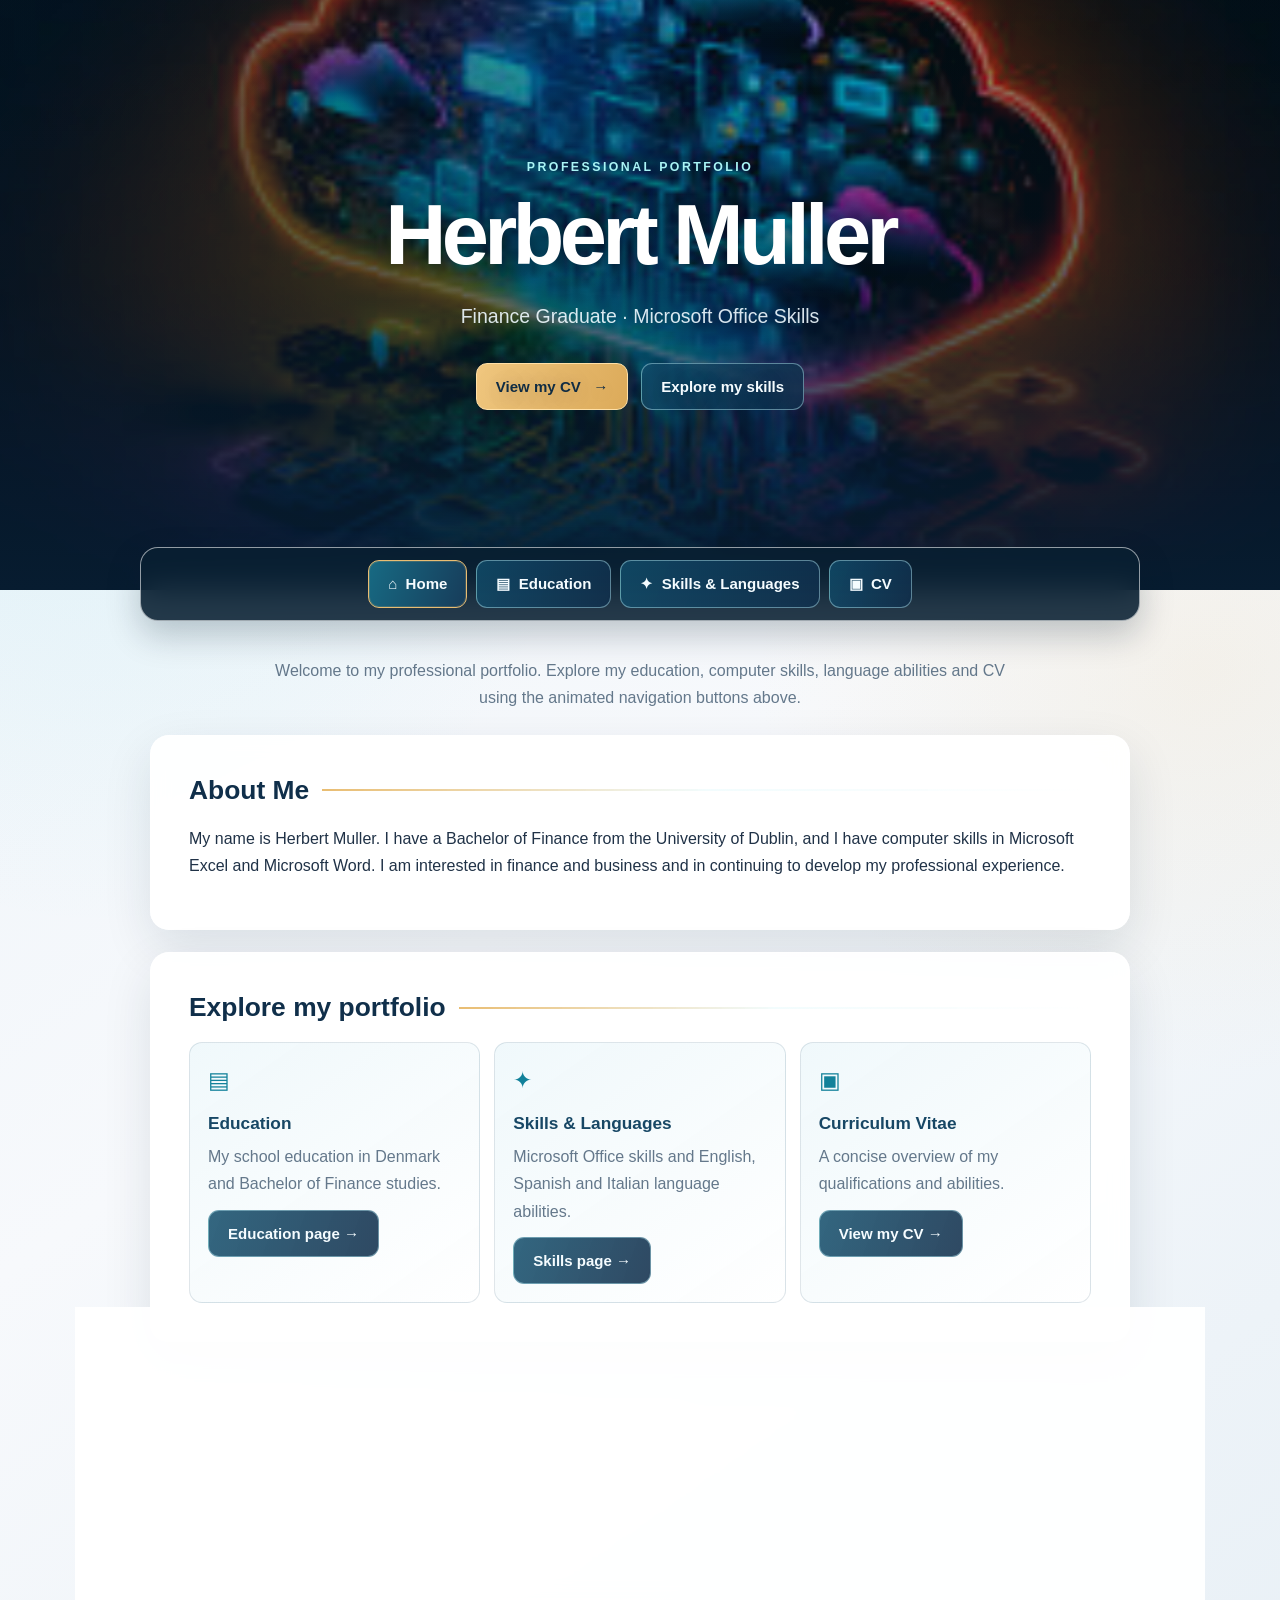
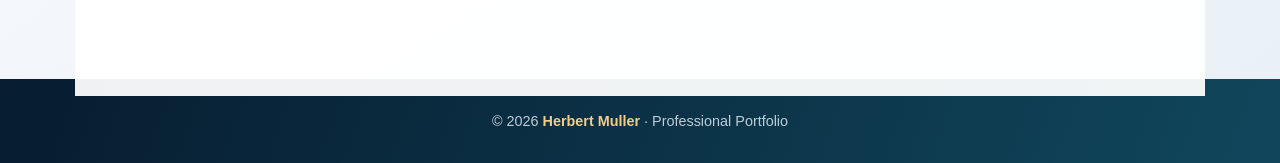
==== index.html @ df2da914 "Add files via upload" ====
<!DOCTYPE html>
<html lang="en">
<head>
  <meta charset="UTF-8">
  <meta name="viewport" content="width=device-width, initial-scale=1.0">
  <meta name="description" content="Professional portfolio and CV of Herbert Muller.">
  <title>Herbert Muller | Herbert Muller</title>
  <link rel="stylesheet" href="css/style.css">
  <script src="js/script.js" defer></script>
</head>
<body>
  <header class="hero">
    <div class="hero__image" aria-hidden="true"></div>
    <div class="hero__veil" aria-hidden="true"></div>
    <div class="hero__content">
      <span class="eyebrow">Professional Portfolio</span>
      <h1>Herbert Muller</h1>
      <p class="hero__subtitle">Finance Graduate · Microsoft Office Skills</p>
      <div class="hero__actions">
        <a class="button button--gold" href="cv.html"><span>View my CV &nbsp; →</span></a>
        <a class="button" href="skills.html"><span>Explore my skills</span></a>
      </div>
    </div>
  </header>
  <div class="nav-wrap">
  <nav class="nav" aria-label="Main navigation">
    <a class="nav__link" href="index.html" aria-current="page"><span>⌂ &nbsp;Home</span></a>
    <a class="nav__link" href="education.html" ><span>▤ &nbsp;Education</span></a>
    <a class="nav__link" href="skills.html" ><span>✦ &nbsp;Skills &amp; Languages</span></a>
    <a class="nav__link" href="cv.html" ><span>▣ &nbsp;CV</span></a>
  </nav>
</div>
  <main class="main">
    
  <p class="page-intro">Welcome to my professional portfolio. Explore my education, computer skills, language abilities and CV using the animated navigation buttons above.</p>
  <section class="panel">
    <h2>About Me</h2>
    <p>My name is Herbert Muller. I have a Bachelor of Finance from the University of Dublin, and I have computer skills in Microsoft Excel and Microsoft Word. I am interested in finance and business and in continuing to develop my professional experience.</p>
  </section>
  <section class="panel">
    <h2>Explore my portfolio</h2>
    <div class="tiles">
      <article class="tile"><span class="tile__icon">▤</span><h3>Education</h3><p class="muted">My school education in Denmark and Bachelor of Finance studies.</p><a class="button" href="education.html"><span>Education page →</span></a></article>
      <article class="tile"><span class="tile__icon">✦</span><h3>Skills &amp; Languages</h3><p class="muted">Microsoft Office skills and English, Spanish and Italian language abilities.</p><a class="button" href="skills.html"><span>Skills page →</span></a></article>
      <article class="tile"><span class="tile__icon">▣</span><h3>Curriculum Vitae</h3><p class="muted">A concise overview of my qualifications and abilities.</p><a class="button" href="cv.html"><span>View my CV →</span></a></article>
    </div>
  </section>
  <section class="panel">
    <h2>At a glance</h2>
    <div class="pills">
      <span class="pill">Bachelor of Finance</span>
      <span class="pill">Microsoft Excel</span>
      <span class="pill">Microsoft Word</span>
      <span class="pill">English · Native</span>
      <span class="pill">Spanish · B2</span>
      <span class="pill">Italian · B2</span>
    </div>
  </section>

  </main>
  <footer class="footer">© 2026 <strong>Herbert Muller</strong> · Professional Portfolio</footer>
</body>
</html>
---- css/style.css ----
/* Herbert Muller portfolio — shared styles */
:root {
  --navy: #071c30;
  --navy-2: #102f4a;
  --blue: #176a91;
  --cyan: #57d9e8;
  --gold: #e9bd72;
  --ink: #203247;
  --muted: #64788b;
  --paper: rgba(255,255,255,.94);
  --line: rgba(18,65,94,.13);
  --shadow: 0 18px 50px rgba(9,34,56,.11);
}
* { box-sizing: border-box; }
html { scroll-behavior: smooth; }
body {
  margin: 0;
  color: var(--ink);
  font-family: Inter, "Segoe UI", Arial, sans-serif;
  line-height: 1.7;
  background:
    radial-gradient(ellipse at 8% 12%, rgba(87,217,232,.14), transparent 34rem),
    radial-gradient(ellipse at 94% 38%, rgba(233,189,114,.12), transparent 28rem),
    linear-gradient(145deg, #eaf2f8 0%, #f7f9fc 48%, #e8f0f6 100%);
}
a { color: inherit; }
.hero {
  position: relative;
  isolation: isolate;
  display: grid;
  place-items: center;
  min-height: 590px;
  padding: 72px 22px 100px;
  overflow: hidden;
  color: white;
  background: var(--navy);
}
.hero--compact { min-height: 390px; padding-top: 55px; padding-bottom: 85px; }
.hero__image {
  position: absolute;
  z-index: -2;
  inset: -12% 0;
  background-image: url("../assets/background_portfolio_herbert.jpg");
  background-position: center center;
  background-size: cover;
  transform: translate3d(0, var(--parallax-shift, 0px), 0) scale(1.14);
  will-change: transform;
  filter: saturate(1.13) contrast(1.05);
}
.hero__veil {
  position: absolute;
  z-index: -1;
  inset: 0;
  background:
    linear-gradient(180deg, rgba(4,19,32,.16) 0%, rgba(5,22,37,.45) 48%, #071c30 100%),
    linear-gradient(110deg, rgba(4,25,43,.66), rgba(10,62,82,.17) 56%, rgba(4,19,32,.5));
}
.hero__content {
  width: min(920px, 100%);
  text-align: center;
  text-shadow: 0 3px 24px rgba(0,0,0,.38);
  animation: hero-reveal .9s cubic-bezier(.2,.7,.2,1) both;
}
@keyframes hero-reveal {
  from { opacity: 0; transform: translateY(22px); }
  to { opacity: 1; transform: translateY(0); }
}
.eyebrow {
  display: inline-block;
  margin-bottom: 14px;
  color: #a9f4f5;
  font-size: .77rem;
  font-weight: 800;
  letter-spacing: .2em;
  text-transform: uppercase;
}
h1 {
  margin: 0;
  font-size: clamp(2.65rem, 8vw, 5.3rem);
  line-height: 1.04;
  letter-spacing: -.055em;
}
.hero__subtitle {
  max-width: 660px;
  margin: 20px auto 0;
  color: rgba(240,249,255,.9);
  font-size: clamp(1rem, 2.5vw, 1.22rem);
}
.hero__actions {
  display: flex;
  flex-wrap: wrap;
  justify-content: center;
  gap: 13px;
  margin-top: 30px;
}
.nav-wrap {
  position: relative;
  z-index: 5;
  display: flex;
  justify-content: center;
  padding: 0 18px;
  margin-top: -43px;
}
.nav {
  display: flex;
  justify-content: center;
  flex-wrap: wrap;
  gap: 9px;
  width: min(1000px, 100%);
  padding: 12px;
  border: 1px solid rgba(255,255,255,.56);
  border-radius: 18px;
  background: rgba(8,31,50,.88);
  box-shadow: 0 14px 34px rgba(5,24,42,.23);
  backdrop-filter: blur(16px);
}
.nav__link, .button {
  position: relative;
  display: inline-flex;
  align-items: center;
  justify-content: center;
  gap: 9px;
  min-height: 46px;
  padding: 10px 19px;
  overflow: hidden;
  border: 1.5px solid rgba(174,225,237,.48);
  border-radius: 11px;
  color: #f5fcff;
  background: linear-gradient(110deg, rgba(17,76,106,.85), rgba(17,46,75,.88), rgba(20,104,119,.84));
  background-size: 220% 100%;
  text-decoration: none;
  font: inherit;
  font-size: .94rem;
  font-weight: 750;
  cursor: pointer;
  transition:
    color .28s ease, border-color .28s ease, background-position .45s ease,
    box-shadow .28s ease, transform .28s cubic-bezier(.2,.8,.2,1), outline-color .28s ease;
}
.nav__link::before, .button::before {
  content: "";
  position: absolute;
  inset: 0;
  opacity: 0;
  background: linear-gradient(110deg, rgba(87,217,232,.28), rgba(233,189,114,.3));
  transition: opacity .3s ease;
}
.nav__link > span, .button > span { position: relative; z-index: 1; }
.nav__link:hover, .nav__link:focus-visible, .button:hover, .button:focus-visible {
  color: white;
  border-color: var(--gold);
  background-position: 100% 0;
  outline: 3px solid rgba(87,217,232,.28);
  outline-offset: 3px;
  box-shadow: 0 0 0 1px rgba(233,189,114,.2), 0 10px 26px rgba(0,0,0,.2);
  transform: translateY(-3px) scale(1.015);
}
.nav__link:hover::before, .nav__link:focus-visible::before,
.button:hover::before, .button:focus-visible::before { opacity: 1; }
.nav__link[aria-current="page"] {
  border-color: var(--gold);
  background: linear-gradient(110deg, #176a83, #173c5a);
  box-shadow: inset 0 0 0 1px rgba(233,189,114,.19);
}
.button--gold {
  color: #102c43;
  border-color: #ffe0a7;
  background: linear-gradient(110deg, #f0c77f, #dba958, #f6db9e);
  background-size: 220% 100%;
}
.button--gold:hover, .button--gold:focus-visible { color: #071c30; }
.main {
  width: min(980px, calc(100% - 36px));
  margin: 36px auto 76px;
}
.page-intro {
  margin: 0 auto 24px;
  max-width: 740px;
  text-align: center;
  color: var(--muted);
}
.panel {
  position: relative;
  margin: 0 0 22px;
  padding: clamp(24px, 5vw, 38px);
  border: 1px solid rgba(255,255,255,.85);
  border-radius: 19px;
  background: var(--paper);
  box-shadow: var(--shadow);
  backdrop-filter: blur(9px);
  animation: panel-fade .7s ease both;
}
.panel:nth-of-type(2) { animation-delay: .08s; }
.panel:nth-of-type(3) { animation-delay: .16s; }
.panel:nth-of-type(4) { animation-delay: .24s; }
@keyframes panel-fade {
  from { opacity: 0; transform: translateY(17px); }
  to { opacity: 1; transform: translateY(0); }
}
.panel h2 {
  display: flex;
  align-items: center;
  gap: 13px;
  margin: 0 0 18px;
  color: var(--navy-2);
  font-size: clamp(1.35rem, 3vw, 1.65rem);
  line-height: 1.25;
}
.panel h2::after {
  content: "";
  flex: 1;
  height: 2px;
  background: linear-gradient(90deg, var(--gold), rgba(87,217,232,.08), transparent);
}
.panel h3 { margin: 0 0 5px; color: #174765; font-size: 1.08rem; }
.panel p { margin: 0 0 12px; }
.muted { color: var(--muted); }
.tiles {
  display: grid;
  grid-template-columns: repeat(auto-fit, minmax(210px, 1fr));
  gap: 14px;
}
.tile {
  padding: 18px;
  border: 1px solid var(--line);
  border-radius: 13px;
  background: linear-gradient(145deg, rgba(239,248,251,.95), rgba(255,255,255,.96));
  transition: transform .25s ease, border-color .25s ease, box-shadow .25s ease;
}
.tile:hover {
  transform: translateY(-5px);
  border-color: rgba(23,106,145,.45);
  box-shadow: 0 12px 25px rgba(14,58,86,.09);
}
.tile__icon { display: block; margin-bottom: 8px; color: #12819a; font-size: 1.45rem; }
.pills { display: flex; flex-wrap: wrap; gap: 11px; }
.pill {
  padding: 10px 15px;
  border: 1px solid rgba(23,106,145,.2);
  border-radius: 999px;
  color: #164761;
  background: linear-gradient(110deg, #e8f8fa, #f8f1e5);
  font-weight: 720;
  transition: transform .23s ease, box-shadow .23s ease, background .3s ease;
}
.pill:hover { transform: translateY(-3px); box-shadow: 0 8px 20px rgba(14,58,86,.1); }
.timeline {
  display: grid;
  grid-template-columns: 145px 1fr;
  gap: 18px;
  padding: 19px 0;
  border-bottom: 1px solid var(--line);
}
.timeline:last-child { border-bottom: 0; padding-bottom: 0; }
.timeline__date { color: #16708a; font-weight: 800; }
.data-list { list-style: none; padding: 0; margin: 0; }
.data-list li {
  padding: 10px 0;
  border-bottom: 1px solid var(--line);
}
.data-list li:last-child { border-bottom: 0; }
.data-list strong { display: inline-block; min-width: 170px; color: #174765; }
.page-actions { display: flex; flex-wrap: wrap; justify-content: center; gap: 12px; margin-top: 25px; }
.footer {
  padding: 30px 18px;
  text-align: center;
  color: rgba(238,248,255,.78);
  background: linear-gradient(110deg, #071c30, #10465b, #071c30);
  background-size: 200% 100%;
  animation: footer-flow 12s ease-in-out infinite alternate;
  font-size: .9rem;
}
@keyframes footer-flow { to { background-position: 100% 0; } }
.footer strong { color: #f1cd8d; }
@media (max-width: 640px) {
  .hero { min-height: 540px; padding-bottom: 88px; }
  .hero--compact { min-height: 355px; }
  .nav { gap: 7px; padding: 10px; }
  .nav__link { flex: 1 1 42%; padding: 9px 10px; }
  .timeline { grid-template-columns: 1fr; gap: 3px; }
  .data-list strong { display: block; min-width: 0; }
  .page-actions .button { width: 100%; }
}
@media (prefers-reduced-motion: reduce) {
  *, *::before, *::after {
    scroll-behavior: auto !important;
    animation-duration: .01ms !important;
    animation-iteration-count: 1 !important;
    transition-duration: .01ms !important;
  }
  .hero__image { transform: scale(1.04) !important; }
  .panel { animation: none; }
}
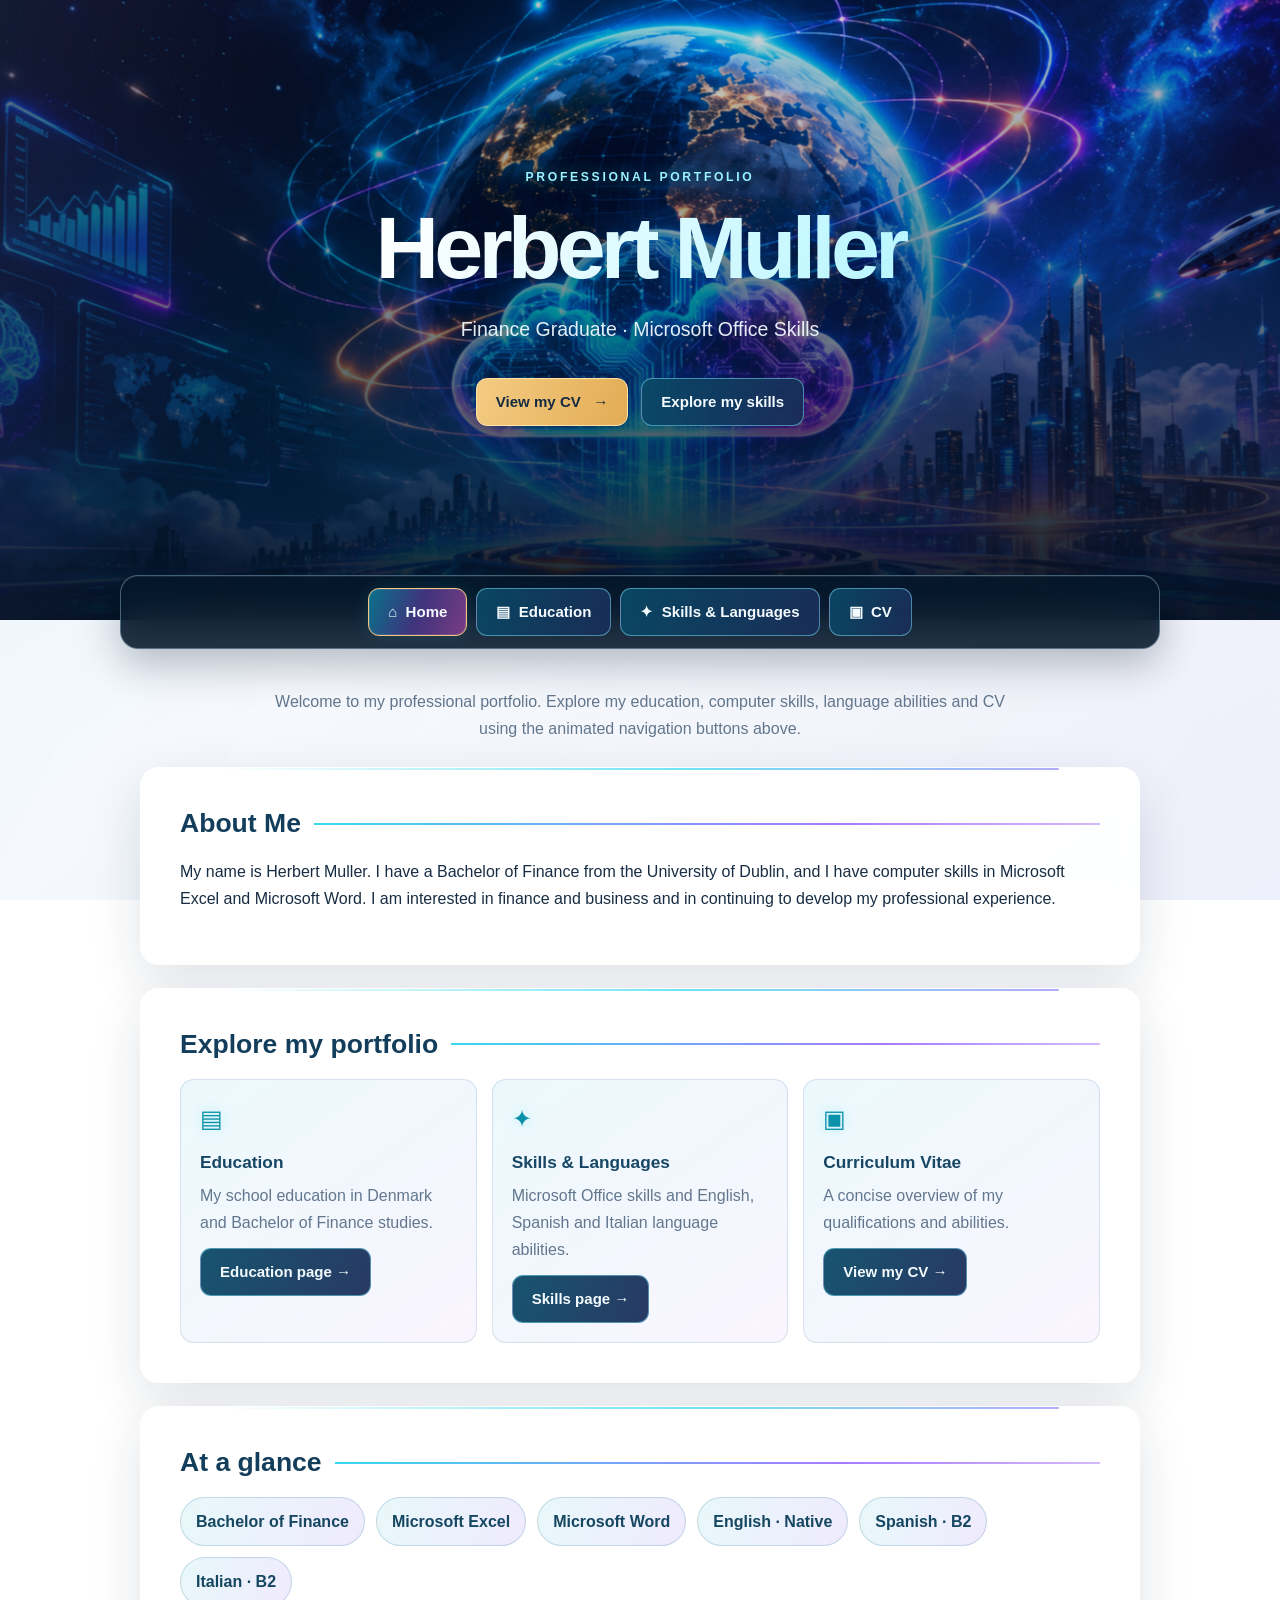
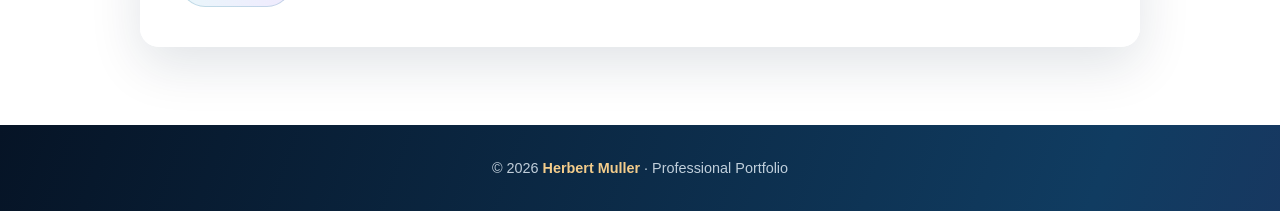
==== commit 82ada877: "Add files via upload" ====
--- a/index.html
+++ b/index.html
@@ -4,7 +4,7 @@
   <meta charset="UTF-8">
   <meta name="viewport" content="width=device-width, initial-scale=1.0">
   <meta name="description" content="Professional portfolio and CV of Herbert Muller.">
-  <title>Herbert Muller | Herbert Muller</title>
+  <title>Herbert Muller | Professional Portfolio</title>
   <link rel="stylesheet" href="css/style.css">
   <script src="js/script.js" defer></script>
 </head>
--- a/css/style.css
+++ b/css/style.css
@@ -1,293 +1,15 @@
-/* Herbert Muller portfolio — shared styles */
-:root {
-  --navy: #071c30;
-  --navy-2: #102f4a;
-  --blue: #176a91;
-  --cyan: #57d9e8;
-  --gold: #e9bd72;
-  --ink: #203247;
-  --muted: #64788b;
-  --paper: rgba(255,255,255,.94);
-  --line: rgba(18,65,94,.13);
-  --shadow: 0 18px 50px rgba(9,34,56,.11);
-}
-* { box-sizing: border-box; }
-html { scroll-behavior: smooth; }
-body {
-  margin: 0;
-  color: var(--ink);
-  font-family: Inter, "Segoe UI", Arial, sans-serif;
-  line-height: 1.7;
-  background:
-    radial-gradient(ellipse at 8% 12%, rgba(87,217,232,.14), transparent 34rem),
-    radial-gradient(ellipse at 94% 38%, rgba(233,189,114,.12), transparent 28rem),
-    linear-gradient(145deg, #eaf2f8 0%, #f7f9fc 48%, #e8f0f6 100%);
-}
-a { color: inherit; }
-.hero {
-  position: relative;
-  isolation: isolate;
-  display: grid;
-  place-items: center;
-  min-height: 590px;
-  padding: 72px 22px 100px;
-  overflow: hidden;
-  color: white;
-  background: var(--navy);
-}
-.hero--compact { min-height: 390px; padding-top: 55px; padding-bottom: 85px; }
-.hero__image {
-  position: absolute;
-  z-index: -2;
-  inset: -12% 0;
-  background-image: url("../assets/background_portfolio_herbert.jpg");
-  background-position: center center;
-  background-size: cover;
-  transform: translate3d(0, var(--parallax-shift, 0px), 0) scale(1.14);
-  will-change: transform;
-  filter: saturate(1.13) contrast(1.05);
-}
-.hero__veil {
-  position: absolute;
-  z-index: -1;
-  inset: 0;
-  background:
-    linear-gradient(180deg, rgba(4,19,32,.16) 0%, rgba(5,22,37,.45) 48%, #071c30 100%),
-    linear-gradient(110deg, rgba(4,25,43,.66), rgba(10,62,82,.17) 56%, rgba(4,19,32,.5));
-}
-.hero__content {
-  width: min(920px, 100%);
-  text-align: center;
-  text-shadow: 0 3px 24px rgba(0,0,0,.38);
-  animation: hero-reveal .9s cubic-bezier(.2,.7,.2,1) both;
-}
-@keyframes hero-reveal {
-  from { opacity: 0; transform: translateY(22px); }
-  to { opacity: 1; transform: translateY(0); }
-}
-.eyebrow {
-  display: inline-block;
-  margin-bottom: 14px;
-  color: #a9f4f5;
-  font-size: .77rem;
-  font-weight: 800;
-  letter-spacing: .2em;
-  text-transform: uppercase;
-}
-h1 {
-  margin: 0;
-  font-size: clamp(2.65rem, 8vw, 5.3rem);
-  line-height: 1.04;
-  letter-spacing: -.055em;
-}
-.hero__subtitle {
-  max-width: 660px;
-  margin: 20px auto 0;
-  color: rgba(240,249,255,.9);
-  font-size: clamp(1rem, 2.5vw, 1.22rem);
-}
-.hero__actions {
-  display: flex;
-  flex-wrap: wrap;
-  justify-content: center;
-  gap: 13px;
-  margin-top: 30px;
-}
-.nav-wrap {
-  position: relative;
-  z-index: 5;
-  display: flex;
-  justify-content: center;
-  padding: 0 18px;
-  margin-top: -43px;
-}
-.nav {
-  display: flex;
-  justify-content: center;
-  flex-wrap: wrap;
-  gap: 9px;
-  width: min(1000px, 100%);
-  padding: 12px;
-  border: 1px solid rgba(255,255,255,.56);
-  border-radius: 18px;
-  background: rgba(8,31,50,.88);
-  box-shadow: 0 14px 34px rgba(5,24,42,.23);
-  backdrop-filter: blur(16px);
-}
-.nav__link, .button {
-  position: relative;
-  display: inline-flex;
-  align-items: center;
-  justify-content: center;
-  gap: 9px;
-  min-height: 46px;
-  padding: 10px 19px;
-  overflow: hidden;
-  border: 1.5px solid rgba(174,225,237,.48);
-  border-radius: 11px;
-  color: #f5fcff;
-  background: linear-gradient(110deg, rgba(17,76,106,.85), rgba(17,46,75,.88), rgba(20,104,119,.84));
-  background-size: 220% 100%;
-  text-decoration: none;
-  font: inherit;
-  font-size: .94rem;
-  font-weight: 750;
-  cursor: pointer;
-  transition:
-    color .28s ease, border-color .28s ease, background-position .45s ease,
-    box-shadow .28s ease, transform .28s cubic-bezier(.2,.8,.2,1), outline-color .28s ease;
-}
-.nav__link::before, .button::before {
-  content: "";
-  position: absolute;
-  inset: 0;
-  opacity: 0;
-  background: linear-gradient(110deg, rgba(87,217,232,.28), rgba(233,189,114,.3));
-  transition: opacity .3s ease;
-}
-.nav__link > span, .button > span { position: relative; z-index: 1; }
-.nav__link:hover, .nav__link:focus-visible, .button:hover, .button:focus-visible {
-  color: white;
-  border-color: var(--gold);
-  background-position: 100% 0;
-  outline: 3px solid rgba(87,217,232,.28);
-  outline-offset: 3px;
-  box-shadow: 0 0 0 1px rgba(233,189,114,.2), 0 10px 26px rgba(0,0,0,.2);
-  transform: translateY(-3px) scale(1.015);
-}
-.nav__link:hover::before, .nav__link:focus-visible::before,
-.button:hover::before, .button:focus-visible::before { opacity: 1; }
-.nav__link[aria-current="page"] {
-  border-color: var(--gold);
-  background: linear-gradient(110deg, #176a83, #173c5a);
-  box-shadow: inset 0 0 0 1px rgba(233,189,114,.19);
-}
-.button--gold {
-  color: #102c43;
-  border-color: #ffe0a7;
-  background: linear-gradient(110deg, #f0c77f, #dba958, #f6db9e);
-  background-size: 220% 100%;
-}
-.button--gold:hover, .button--gold:focus-visible { color: #071c30; }
-.main {
-  width: min(980px, calc(100% - 36px));
-  margin: 36px auto 76px;
-}
-.page-intro {
-  margin: 0 auto 24px;
-  max-width: 740px;
-  text-align: center;
-  color: var(--muted);
-}
-.panel {
-  position: relative;
-  margin: 0 0 22px;
-  padding: clamp(24px, 5vw, 38px);
-  border: 1px solid rgba(255,255,255,.85);
-  border-radius: 19px;
-  background: var(--paper);
-  box-shadow: var(--shadow);
-  backdrop-filter: blur(9px);
-  animation: panel-fade .7s ease both;
-}
-.panel:nth-of-type(2) { animation-delay: .08s; }
-.panel:nth-of-type(3) { animation-delay: .16s; }
-.panel:nth-of-type(4) { animation-delay: .24s; }
-@keyframes panel-fade {
-  from { opacity: 0; transform: translateY(17px); }
-  to { opacity: 1; transform: translateY(0); }
-}
-.panel h2 {
-  display: flex;
-  align-items: center;
-  gap: 13px;
-  margin: 0 0 18px;
-  color: var(--navy-2);
-  font-size: clamp(1.35rem, 3vw, 1.65rem);
-  line-height: 1.25;
-}
-.panel h2::after {
-  content: "";
-  flex: 1;
-  height: 2px;
-  background: linear-gradient(90deg, var(--gold), rgba(87,217,232,.08), transparent);
-}
-.panel h3 { margin: 0 0 5px; color: #174765; font-size: 1.08rem; }
-.panel p { margin: 0 0 12px; }
-.muted { color: var(--muted); }
-.tiles {
-  display: grid;
-  grid-template-columns: repeat(auto-fit, minmax(210px, 1fr));
-  gap: 14px;
-}
-.tile {
-  padding: 18px;
-  border: 1px solid var(--line);
-  border-radius: 13px;
-  background: linear-gradient(145deg, rgba(239,248,251,.95), rgba(255,255,255,.96));
-  transition: transform .25s ease, border-color .25s ease, box-shadow .25s ease;
-}
-.tile:hover {
-  transform: translateY(-5px);
-  border-color: rgba(23,106,145,.45);
-  box-shadow: 0 12px 25px rgba(14,58,86,.09);
-}
-.tile__icon { display: block; margin-bottom: 8px; color: #12819a; font-size: 1.45rem; }
-.pills { display: flex; flex-wrap: wrap; gap: 11px; }
-.pill {
-  padding: 10px 15px;
-  border: 1px solid rgba(23,106,145,.2);
-  border-radius: 999px;
-  color: #164761;
-  background: linear-gradient(110deg, #e8f8fa, #f8f1e5);
-  font-weight: 720;
-  transition: transform .23s ease, box-shadow .23s ease, background .3s ease;
-}
-.pill:hover { transform: translateY(-3px); box-shadow: 0 8px 20px rgba(14,58,86,.1); }
-.timeline {
-  display: grid;
-  grid-template-columns: 145px 1fr;
-  gap: 18px;
-  padding: 19px 0;
-  border-bottom: 1px solid var(--line);
-}
-.timeline:last-child { border-bottom: 0; padding-bottom: 0; }
-.timeline__date { color: #16708a; font-weight: 800; }
-.data-list { list-style: none; padding: 0; margin: 0; }
-.data-list li {
-  padding: 10px 0;
-  border-bottom: 1px solid var(--line);
-}
-.data-list li:last-child { border-bottom: 0; }
-.data-list strong { display: inline-block; min-width: 170px; color: #174765; }
-.page-actions { display: flex; flex-wrap: wrap; justify-content: center; gap: 12px; margin-top: 25px; }
-.footer {
-  padding: 30px 18px;
-  text-align: center;
-  color: rgba(238,248,255,.78);
-  background: linear-gradient(110deg, #071c30, #10465b, #071c30);
-  background-size: 200% 100%;
-  animation: footer-flow 12s ease-in-out infinite alternate;
-  font-size: .9rem;
-}
-@keyframes footer-flow { to { background-position: 100% 0; } }
-.footer strong { color: #f1cd8d; }
-@media (max-width: 640px) {
-  .hero { min-height: 540px; padding-bottom: 88px; }
-  .hero--compact { min-height: 355px; }
-  .nav { gap: 7px; padding: 10px; }
-  .nav__link { flex: 1 1 42%; padding: 9px 10px; }
-  .timeline { grid-template-columns: 1fr; gap: 3px; }
-  .data-list strong { display: block; min-width: 0; }
-  .page-actions .button { width: 100%; }
-}
-@media (prefers-reduced-motion: reduce) {
-  *, *::before, *::after {
-    scroll-behavior: auto !important;
-    animation-duration: .01ms !important;
-    animation-iteration-count: 1 !important;
-    transition-duration: .01ms !important;
-  }
-  .hero__image { transform: scale(1.04) !important; }
-  .panel { animation: none; }
-}
+/* Herbert Muller — Futuristic portfolio theme */
+:root{--midnight:#061426;--deep-blue:#0a2541;--electric:#38d9ef;--violet:#a77bff;--magenta:#ff69cf;--gold:#f2bf70;--ink:#182d43;--muted:#62778e;--surface:rgba(255,255,255,.94);--line:rgba(36,107,145,.16);--shadow:0 18px 52px rgba(6,30,54,.12)}
+*{box-sizing:border-box}html{scroll-behavior:smooth}body{margin:0;color:var(--ink);font-family:Inter,"Segoe UI",Arial,sans-serif;line-height:1.7;background:radial-gradient(ellipse at 12% 8%,rgba(56,217,239,.17),transparent 33rem),radial-gradient(ellipse at 88% 42%,rgba(167,123,255,.13),transparent 30rem),linear-gradient(145deg,#eaf4fb 0%,#f8f9fd 48%,#edf0fa 100%);background-attachment:fixed}
+body:before{content:"";position:fixed;inset:0;z-index:-1;pointer-events:none;opacity:.34;background:linear-gradient(115deg,rgba(56,217,239,.08),transparent 32%,rgba(255,105,207,.07) 68%,transparent);background-size:220% 220%;animation:ambient-drift 18s ease-in-out infinite alternate}@keyframes ambient-drift{0%{background-position:0 20%;filter:hue-rotate(0)}100%{background-position:100% 80%;filter:hue-rotate(38deg)}}
+a{color:inherit}
+.hero{position:relative;isolation:isolate;display:grid;place-items:center;min-height:620px;padding:80px 22px 112px;overflow:hidden;color:#fff;background:var(--midnight)}.hero--compact{min-height:420px;padding:60px 22px 100px}.hero__image{position:absolute;z-index:-3;inset:-14% 0;background-image:url("../assets/futuristic-tech-background.png");background-position:center 46%;background-size:cover;transform:translate3d(0,0,0) scale(1.13);will-change:transform;filter:saturate(1.12) contrast(1.06)}.hero__veil{position:absolute;z-index:-2;inset:0;background:linear-gradient(180deg,rgba(3,14,29,.10) 0%,rgba(4,18,34,.36) 44%,rgba(5,19,35,.96) 100%),linear-gradient(115deg,rgba(4,20,42,.58),rgba(7,73,99,.08) 46%,rgba(43,13,75,.35))}.hero__veil:after{content:"";position:absolute;inset:-20%;background:linear-gradient(115deg,transparent 25%,rgba(56,217,239,.14) 42%,rgba(167,123,255,.10) 54%,transparent 70%);transform:translateX(-45%);animation:light-sweep 13s ease-in-out infinite;pointer-events:none}@keyframes light-sweep{0%,15%{transform:translateX(-48%);opacity:.25}65%,100%{transform:translateX(48%);opacity:.8}}
+.hero__content{width:min(940px,100%);text-align:center;animation:hero-arrive 1s cubic-bezier(.18,.72,.22,1) both}@keyframes hero-arrive{from{opacity:0;transform:translateY(28px) scale(.985);filter:blur(5px)}to{opacity:1;transform:translateY(0) scale(1);filter:blur(0)}}.eyebrow{display:inline-block;margin-bottom:14px;color:#9af3ff;font-size:.76rem;font-weight:850;letter-spacing:.22em;text-transform:uppercase;text-shadow:0 0 18px rgba(56,217,239,.65);animation:accent-pulse 5s ease-in-out infinite}@keyframes accent-pulse{0%,100%{color:#9af3ff;text-shadow:0 0 12px rgba(56,217,239,.4)}50%{color:#f6c5ff;text-shadow:0 0 18px rgba(255,105,207,.55)}}
+h1{margin:0;font-size:clamp(2.7rem,8vw,5.5rem);line-height:1.04;letter-spacing:-.055em;color:#fff;background:linear-gradient(100deg,#fff 10%,#a8f4ff 42%,#e6c5ff 68%,#fff 90%);background-size:220% auto;-webkit-background-clip:text;background-clip:text;-webkit-text-fill-color:transparent;animation:title-color-flow 8s ease-in-out infinite alternate;filter:drop-shadow(0 5px 20px rgba(0,0,0,.28))}@keyframes title-color-flow{from{background-position:0 center}to{background-position:100% center}}.hero__subtitle{max-width:690px;margin:20px auto 0;color:rgba(240,249,255,.94);font-size:clamp(1rem,2.5vw,1.22rem);text-shadow:0 2px 18px rgba(0,0,0,.45)}.hero__actions{display:flex;flex-wrap:wrap;justify-content:center;gap:13px;margin-top:32px}
+.nav-wrap{position:relative;z-index:5;display:flex;justify-content:center;padding:0 18px;margin-top:-45px}.nav{display:flex;justify-content:center;flex-wrap:wrap;gap:9px;width:min(1040px,100%);padding:12px;border:1px solid rgba(190,236,255,.35);border-radius:18px;background:rgba(5,23,43,.88);box-shadow:0 15px 42px rgba(4,20,40,.28),inset 0 1px rgba(255,255,255,.08);backdrop-filter:blur(18px)}
+.nav__link,.button{position:relative;display:inline-flex;align-items:center;justify-content:center;gap:9px;min-height:46px;padding:10px 19px;overflow:hidden;border:1.5px solid rgba(119,220,245,.52);border-radius:11px;color:#f4fbff;background:linear-gradient(110deg,rgba(9,73,102,.94),rgba(28,43,88,.94),rgba(91,37,108,.9));background-size:230% 100%;text-decoration:none;font:inherit;font-size:.94rem;font-weight:760;cursor:pointer;transition:color .3s ease,border-color .3s ease,background-position .6s ease,box-shadow .3s ease,transform .3s cubic-bezier(.2,.8,.2,1),outline-color .3s ease}.nav__link:before,.button:before{content:"";position:absolute;inset:0;opacity:0;background:linear-gradient(110deg,rgba(56,217,239,.34),rgba(167,123,255,.29),rgba(255,105,207,.26));transition:opacity .34s ease}.nav__link:after,.button:after{content:"";position:absolute;top:-40%;left:-70%;width:42%;height:180%;background:linear-gradient(90deg,transparent,rgba(255,255,255,.3),transparent);transform:rotate(18deg);transition:left .65s ease}.nav__link>span,.button>span{position:relative;z-index:1}.nav__link:hover,.nav__link:focus-visible,.button:hover,.button:focus-visible{color:#fff;border-color:#ffd28c;background-position:100% 0;outline:3px solid rgba(56,217,239,.26);outline-offset:3px;box-shadow:0 0 0 1px rgba(255,210,140,.22),0 12px 30px rgba(0,0,0,.22),0 0 24px rgba(56,217,239,.16);transform:translateY(-4px) scale(1.02)}.nav__link:hover:before,.nav__link:focus-visible:before,.button:hover:before,.button:focus-visible:before{opacity:1}.nav__link:hover:after,.button:hover:after{left:135%}.nav__link[aria-current=page]{border-color:#f4c77e;background:linear-gradient(110deg,#08728a,#3f347d,#783c83);box-shadow:inset 0 0 0 1px rgba(255,255,255,.1),0 0 17px rgba(56,217,239,.13);animation:current-nav-glow 5s ease-in-out infinite alternate}@keyframes current-nav-glow{from{box-shadow:inset 0 0 0 1px rgba(255,255,255,.1),0 0 10px rgba(56,217,239,.12)}to{box-shadow:inset 0 0 0 1px rgba(255,255,255,.16),0 0 22px rgba(167,123,255,.28)}}.button--gold{color:#142b42;border-color:#ffe2a8;background:linear-gradient(110deg,#f4cc82,#e1a951,#eab6ee);background-size:230% 100%}.button--gold:hover,.button--gold:focus-visible{color:#10283d}
+.main{width:min(1000px,calc(100% - 36px));margin:39px auto 78px}.page-intro{max-width:760px;margin:0 auto 25px;text-align:center;color:var(--muted)}.panel{position:relative;margin:0 0 23px;padding:clamp(24px,5vw,39px);border:1px solid rgba(255,255,255,.9);border-radius:19px;background:var(--surface);box-shadow:var(--shadow);backdrop-filter:blur(10px);animation:panel-enter .76s cubic-bezier(.2,.75,.2,1) both;transition:transform .32s ease,box-shadow .32s ease,border-color .32s ease}.panel:before{content:"";position:absolute;top:0;left:8%;right:8%;height:2px;border-radius:3px;background:linear-gradient(90deg,transparent,var(--electric),var(--violet),var(--magenta),transparent);background-size:220% auto;opacity:.72;animation:color-ribbon 8s linear infinite}@keyframes color-ribbon{to{background-position:220% center}}.panel:hover{transform:translateY(-3px);border-color:rgba(56,155,190,.25);box-shadow:0 22px 56px rgba(6,30,54,.15)}.panel:nth-of-type(2){animation-delay:.08s}.panel:nth-of-type(3){animation-delay:.16s}.panel:nth-of-type(4){animation-delay:.24s}@keyframes panel-enter{from{opacity:0;transform:translateY(22px)}to{opacity:1;transform:translateY(0)}}.panel h2{display:flex;align-items:center;gap:13px;margin:0 0 18px;color:#123d5b;font-size:clamp(1.35rem,3vw,1.66rem);line-height:1.25}.panel h2:after{content:"";flex:1;height:2px;background:linear-gradient(90deg,var(--electric),var(--violet),rgba(255,105,207,.05),transparent);background-size:200% auto;animation:color-ribbon 12s linear infinite}.panel h3{margin:0 0 5px;color:#174765;font-size:1.08rem}.panel p{margin:0 0 12px}.muted{color:var(--muted)}
+.tiles{display:grid;grid-template-columns:repeat(auto-fit,minmax(210px,1fr));gap:15px}.tile{padding:19px;border:1px solid var(--line);border-radius:14px;background:linear-gradient(145deg,rgba(235,249,252,.97),rgba(249,244,255,.95),rgba(255,255,255,.96));background-size:200% 200%;transition:transform .28s ease,border-color .28s ease,box-shadow .28s ease,background-position .5s ease}.tile:hover{transform:translateY(-6px) scale(1.012);border-color:rgba(89,145,203,.55);background-position:100% 100%;box-shadow:0 14px 30px rgba(14,58,86,.13)}.tile__icon{display:block;margin-bottom:8px;color:#0c91aa;font-size:1.5rem;text-shadow:0 0 13px rgba(56,217,239,.35)}.pills{display:flex;flex-wrap:wrap;gap:11px}.pill{padding:10px 15px;border:1px solid rgba(23,106,145,.2);border-radius:999px;color:#164761;background:linear-gradient(110deg,#e8f8fa,#f0eafe,#fbf0e5);background-size:220% auto;font-weight:730;transition:transform .24s ease,box-shadow .24s ease,background-position .4s ease}.pill:hover{transform:translateY(-3px);background-position:100% center;box-shadow:0 8px 20px rgba(14,58,86,.1)}.timeline{display:grid;grid-template-columns:145px 1fr;gap:18px;padding:19px 0;border-bottom:1px solid var(--line)}.timeline:last-child{border-bottom:0;padding-bottom:0}.timeline__date{color:#16708a;font-weight:830}.data-list{list-style:none;padding:0;margin:0}.data-list li{padding:10px 0;border-bottom:1px solid var(--line)}.data-list li:last-child{border-bottom:0}.data-list strong{display:inline-block;min-width:170px;color:#174765}.page-actions{display:flex;flex-wrap:wrap;justify-content:center;gap:12px;margin-top:26px}
+.footer{padding:31px 18px;text-align:center;color:rgba(238,248,255,.8);background:linear-gradient(110deg,#061426,#103c61,#38245f,#061426);background-size:260% 100%;animation:footer-colors 18s ease-in-out infinite alternate;font-size:.9rem}@keyframes footer-colors{to{background-position:100% 0}}.footer strong{color:#f3cc8b}
+@media(max-width:640px){.hero{min-height:545px;padding-bottom:94px}.hero--compact{min-height:365px}.nav{gap:7px;padding:10px}.nav__link{flex:1 1 42%;padding:9px 10px}.timeline{grid-template-columns:1fr;gap:3px}.data-list strong{display:block;min-width:0}.page-actions .button{width:100%}}
+@media(prefers-reduced-motion:reduce){*,*:before,*:after{scroll-behavior:auto!important;animation-duration:.01ms!important;animation-iteration-count:1!important;transition-duration:.01ms!important}.hero__image{transform:none!important}.panel{animation:none}}
